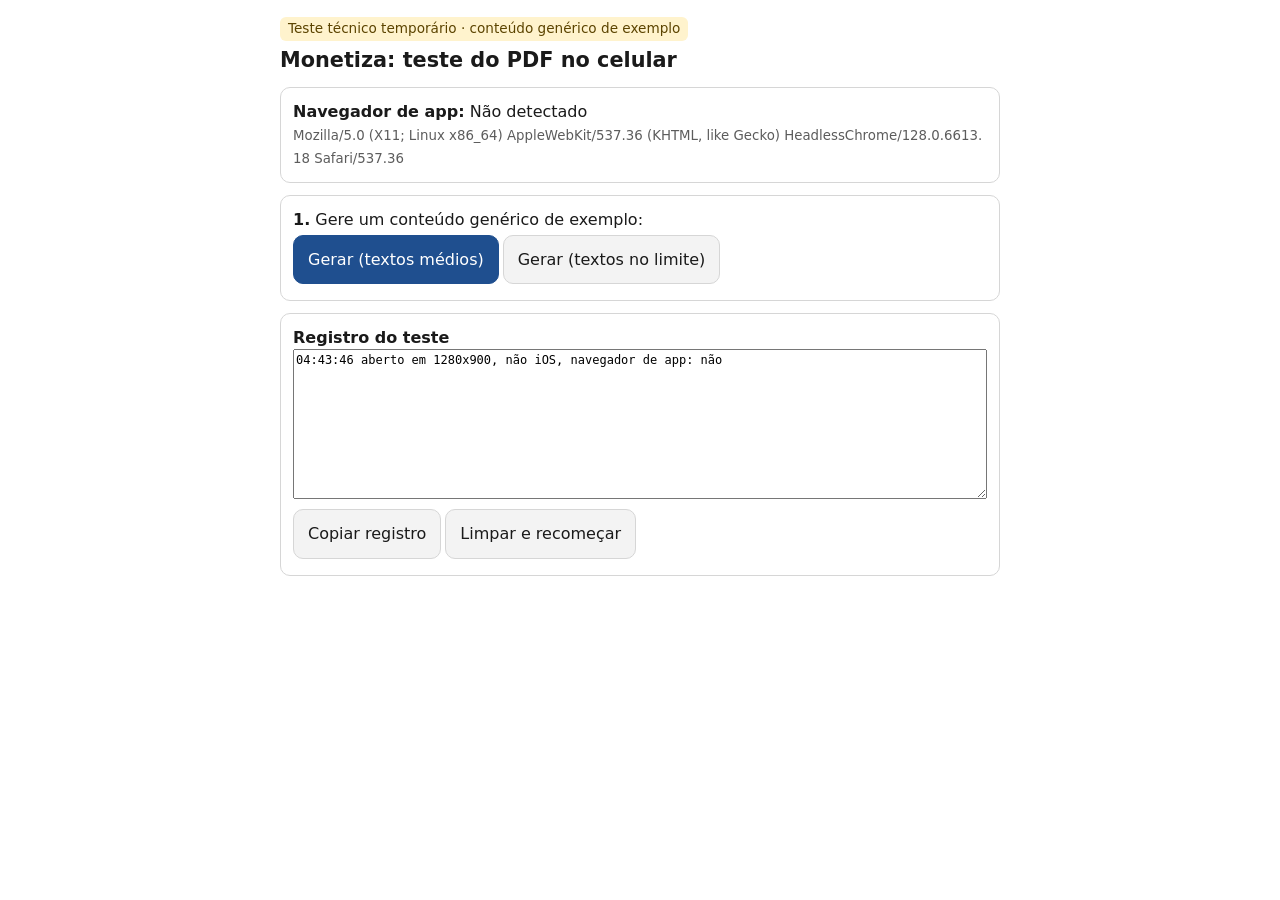
==== index.html @ dddfab5a "Etapa 0: preparação dos testes C e D Co-Authored-By: Claude Opus 5.5 <noreply@anthropic.com> Claude-" ====
<!doctype html>
<html lang="pt-BR"><head>
<meta charset="utf-8"><meta name="viewport" content="width=device-width, initial-scale=1">
<meta name="robots" content="noindex, nofollow">
<title>Teste técnico do PDF</title>
<style>
:root{--ink:#1a1a1a;--muted:#5c5c5c;--line:#d6d6d6;--card:#f3f3f3;--accent:#1f4f8f}
@media (prefers-color-scheme: dark){:root{--ink:#eee;--muted:#aaa;--line:#444;--card:#262626;--accent:#7fb0ff}}
body{margin:0;font:16px/1.45 system-ui,-apple-system,Segoe UI,Roboto,sans-serif;color:var(--ink);background:Canvas}
main{max-width:720px;margin:0 auto;padding:16px}
h1{font-size:1.3rem;margin:.2em 0}h3{margin:1.2em 0 .4em;font-size:1rem}
.tag{display:inline-block;background:#fff3cd;color:#5c4400;padding:2px 8px;border-radius:6px;font-size:.85rem}
button{font:inherit;padding:12px 14px;border-radius:10px;border:1px solid var(--line);background:var(--card);color:var(--ink);margin:4px 4px 4px 0;min-height:44px}
button.primary{background:var(--accent);color:#fff;border-color:var(--accent)}
.card{background:var(--card);border-radius:10px;padding:10px 12px;margin:6px 0;font-size:.95rem}
.ok{color:#1d7a3a;font-weight:600}.box{border:1px solid var(--line);border-radius:10px;padding:12px;margin:12px 0}
#aviso{background:#ffe8e8;color:#6b0000;border-radius:10px;padding:12px}
textarea{width:100%;box-sizing:border-box;height:150px;font:12px/1.4 ui-monospace,monospace}
small{color:var(--muted);word-break:break-all}
</style></head>
<body><main>
<span class="tag">Teste técnico temporário · conteúdo genérico de exemplo</span>
<h1>Monetiza: teste do PDF no celular</h1>
<div class="box"><b>Navegador de app:</b> <span id="app"></span><br><small id="ua"></small></div>
<div id="aviso" hidden><b>Você está no navegador interno de um app.</b> Teste os três botões abaixo. Se nenhum funcionar, toque em ⋯ e escolha "Abrir no navegador".</div>
<div class="box"><b>1.</b> Gere um conteúdo genérico de exemplo:<br>
<button id="b-base" class="primary">Gerar (textos médios)</button><button id="b-max">Gerar (textos no limite)</button></div>
<div id="acoes" class="box" hidden><b>2.</b> Recarregue a página e veja se o resultado continua aqui.<br><b>3.</b> Teste o PDF:<br>
<button id="b-down" class="primary">Baixar meu relatório</button><button id="b-tab">Abrir PDF em nova aba</button><button id="b-share">Compartilhar PDF</button></div>
<div id="resultado"></div>
<div class="box"><b>Registro do teste</b><textarea id="log" readonly></textarea>
<button id="b-copy">Copiar registro</button><button id="b-clear">Limpar e recomeçar</button></div>
</main><script type="module" src="./app.js"></script></body></html>
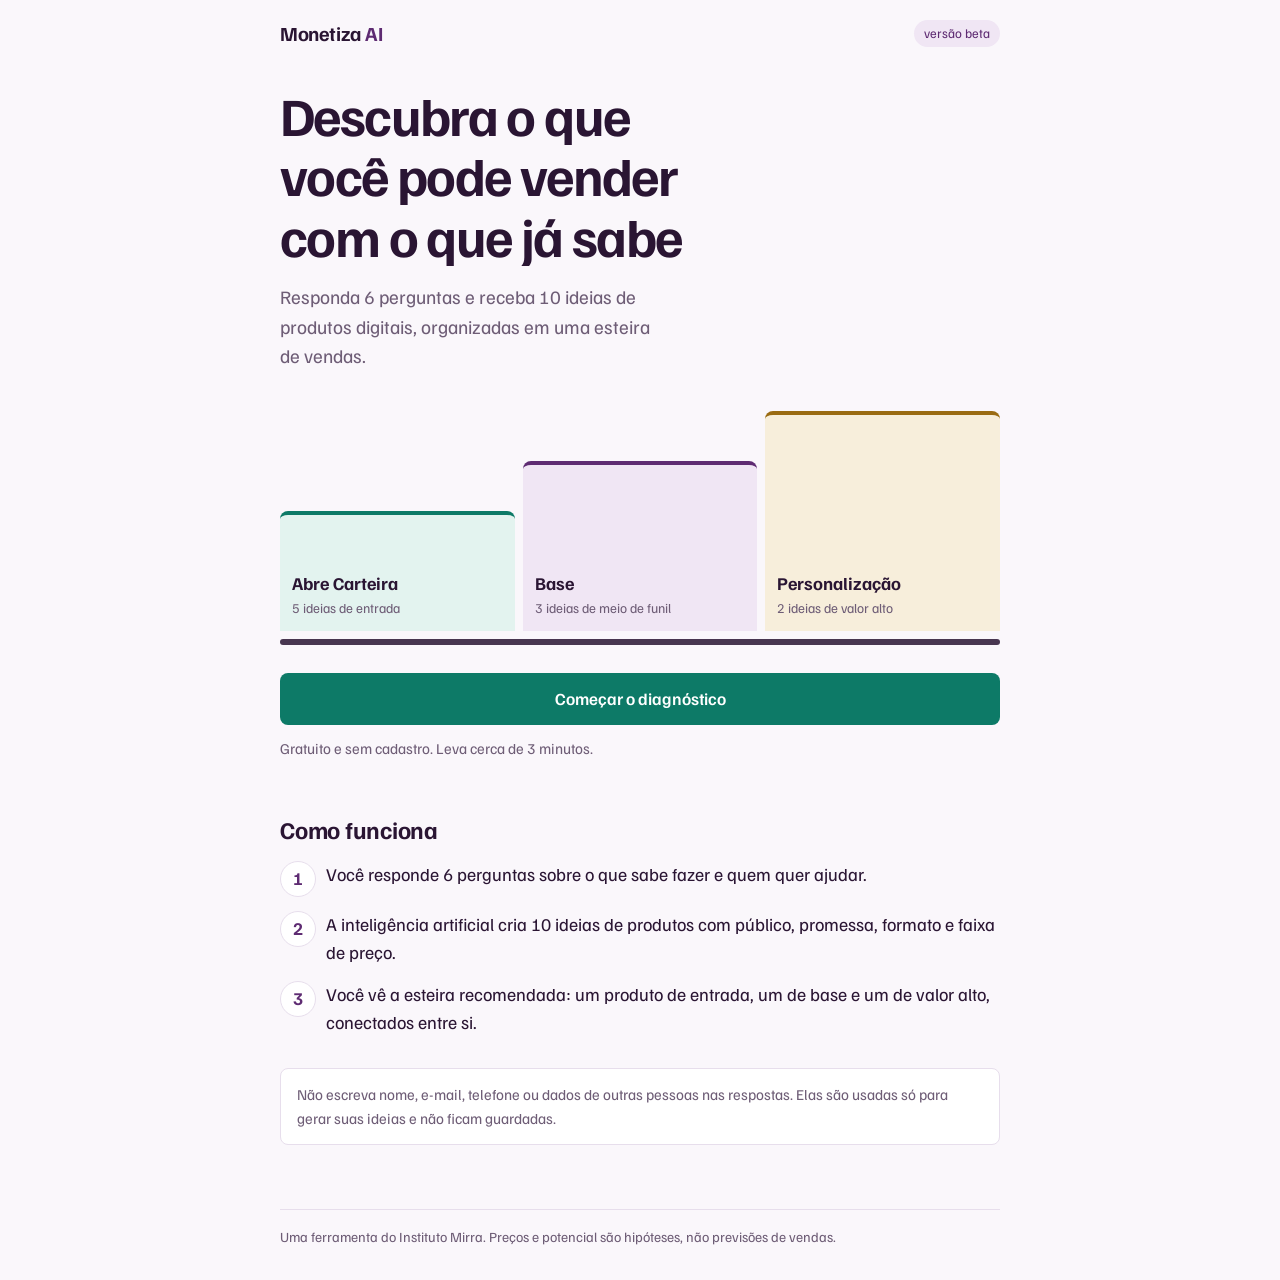
==== commit 3e5ba087: "Beta do Monetiza AI: início, 6 perguntas e resultado na tela Co-Authored-By: Claude Opus 5.5 <norepl" ====
--- a/index.html
+++ b/index.html
@@ -1,33 +1,27 @@
 <!doctype html>
-<html lang="pt-BR"><head>
-<meta charset="utf-8"><meta name="viewport" content="width=device-width, initial-scale=1">
+<html lang="pt-BR">
+<head>
+<meta charset="utf-8">
+<meta name="viewport" content="width=device-width, initial-scale=1, viewport-fit=cover">
 <meta name="robots" content="noindex, nofollow">
-<title>Teste técnico do PDF</title>
-<style>
-:root{--ink:#1a1a1a;--muted:#5c5c5c;--line:#d6d6d6;--card:#f3f3f3;--accent:#1f4f8f}
-@media (prefers-color-scheme: dark){:root{--ink:#eee;--muted:#aaa;--line:#444;--card:#262626;--accent:#7fb0ff}}
-body{margin:0;font:16px/1.45 system-ui,-apple-system,Segoe UI,Roboto,sans-serif;color:var(--ink);background:Canvas}
-main{max-width:720px;margin:0 auto;padding:16px}
-h1{font-size:1.3rem;margin:.2em 0}h3{margin:1.2em 0 .4em;font-size:1rem}
-.tag{display:inline-block;background:#fff3cd;color:#5c4400;padding:2px 8px;border-radius:6px;font-size:.85rem}
-button{font:inherit;padding:12px 14px;border-radius:10px;border:1px solid var(--line);background:var(--card);color:var(--ink);margin:4px 4px 4px 0;min-height:44px}
-button.primary{background:var(--accent);color:#fff;border-color:var(--accent)}
-.card{background:var(--card);border-radius:10px;padding:10px 12px;margin:6px 0;font-size:.95rem}
-.ok{color:#1d7a3a;font-weight:600}.box{border:1px solid var(--line);border-radius:10px;padding:12px;margin:12px 0}
-#aviso{background:#ffe8e8;color:#6b0000;border-radius:10px;padding:12px}
-textarea{width:100%;box-sizing:border-box;height:150px;font:12px/1.4 ui-monospace,monospace}
-small{color:var(--muted);word-break:break-all}
-</style></head>
-<body><main>
-<span class="tag">Teste técnico temporário · conteúdo genérico de exemplo</span>
-<h1>Monetiza: teste do PDF no celular</h1>
-<div class="box"><b>Navegador de app:</b> <span id="app"></span><br><small id="ua"></small></div>
-<div id="aviso" hidden><b>Você está no navegador interno de um app.</b> Teste os três botões abaixo. Se nenhum funcionar, toque em ⋯ e escolha "Abrir no navegador".</div>
-<div class="box"><b>1.</b> Gere um conteúdo genérico de exemplo:<br>
-<button id="b-base" class="primary">Gerar (textos médios)</button><button id="b-max">Gerar (textos no limite)</button></div>
-<div id="acoes" class="box" hidden><b>2.</b> Recarregue a página e veja se o resultado continua aqui.<br><b>3.</b> Teste o PDF:<br>
-<button id="b-down" class="primary">Baixar meu relatório</button><button id="b-tab">Abrir PDF em nova aba</button><button id="b-share">Compartilhar PDF</button></div>
-<div id="resultado"></div>
-<div class="box"><b>Registro do teste</b><textarea id="log" readonly></textarea>
-<button id="b-copy">Copiar registro</button><button id="b-clear">Limpar e recomeçar</button></div>
-</main><script type="module" src="./app.js"></script></body></html>
+<meta name="theme-color" content="#FAF7FB">
+<title>Monetiza AI · Instituto Mirra</title>
+<meta name="description" content="Responda 6 perguntas e receba 10 ideias de produtos digitais organizadas em uma esteira.">
+<link rel="preconnect" href="https://fonts.googleapis.com">
+<link rel="preconnect" href="https://fonts.gstatic.com" crossorigin>
+<link href="https://fonts.googleapis.com/css2?family=Familjen+Grotesk:wght@400;500;600;700&display=swap" rel="stylesheet">
+<link rel="stylesheet" href="styles.css">
+</head>
+<body>
+<header class="top">
+  <a class="brand" href="./" id="brand">Monetiza <span>AI</span></a>
+  <span class="beta">versão beta</span>
+</header>
+<main id="app" tabindex="-1"></main>
+<footer class="foot">
+  <p>Uma ferramenta do Instituto Mirra. Preços e potencial são hipóteses, não previsões de vendas.</p>
+</footer>
+<noscript><p class="wrap">Ative o JavaScript para usar o Monetiza AI.</p></noscript>
+<script type="module" src="app.js"></script>
+</body>
+</html>
--- a/styles.css
+++ b/styles.css
@@ -0,0 +1,172 @@
+/* Monetiza AI · beta. Cores e fonte PROVISÓRIAS: troque só os tokens abaixo quando a identidade visual for aprovada. */
+:root {
+  --bg: #FAF7FB;          /* fundo lilás quase branco */
+  --surface: #FFFFFF;
+  --ink: #2A1533;         /* texto: ameixa profundo */
+  --muted: #6E5D76;
+  --line: #E7DEEC;
+  --plum: #5E2B72;        /* marca / Base */
+  --jade: #0D7A67;        /* Abre Carteira / ações */
+  --jade-soft: #E3F3EF;
+  --plum-soft: #F0E6F4;
+  --gold: #9A6B12;        /* Personalização */
+  --gold-soft: #F7EEDB;
+  --danger: #A1322B;
+  --font: "Familjen Grotesk", ui-sans-serif, system-ui, -apple-system, "Segoe UI", Roboto, sans-serif;
+  --r-sm: 8px; --r-md: 14px;
+  color-scheme: light;
+}
+* { box-sizing: border-box; }
+html { -webkit-text-size-adjust: 100%; }
+body { margin: 0; background: var(--bg); color: var(--ink); font-family: var(--font); font-size: 17px; line-height: 1.55; }
+h1, h2, h3 { line-height: 1.12; margin: 0; letter-spacing: -0.01em; }
+p { margin: 0; }
+button, input, textarea { font: inherit; color: inherit; }
+:focus-visible { outline: 3px solid var(--jade); outline-offset: 2px; border-radius: 4px; }
+.wrap, main > * { width: min(100% - 32px, 720px); margin-inline: auto; }
+
+/* topo e rodapé */
+.top { display: flex; align-items: center; justify-content: space-between; width: min(100% - 32px, 720px); margin: 0 auto; padding: 18px 0 8px; }
+.brand { font-weight: 700; font-size: 20px; color: var(--ink); text-decoration: none; letter-spacing: -0.02em; }
+.brand span { color: var(--plum); }
+.beta { font-size: 13px; color: var(--plum); background: var(--plum-soft); padding: 3px 10px; border-radius: 99px; }
+.foot { width: min(100% - 32px, 720px); margin: 56px auto 32px; padding-top: 16px; border-top: 1px solid var(--line); font-size: 14px; color: var(--muted); }
+main { outline: none; padding-bottom: 8px; }
+
+/* botões */
+.btn { display: inline-flex; align-items: center; justify-content: center; gap: 8px; min-height: 52px; padding: 0 24px; border: 0; border-radius: var(--r-sm);
+  background: var(--jade); color: #fff; font-weight: 600; font-size: 17px; cursor: pointer; text-decoration: none; }
+.btn:hover { background: #0A6656; }
+.btn[disabled] { background: #9FBDB6; cursor: not-allowed; }
+.btn.ghost { background: transparent; color: var(--ink); border: 1.5px solid var(--line); }
+.btn.ghost:hover { border-color: var(--muted); }
+.btn.block { width: 100%; }
+.link { background: none; border: 0; padding: 8px 0; color: var(--plum); font-weight: 600; text-decoration: underline; text-underline-offset: 3px; cursor: pointer; }
+
+/* início */
+.hero { padding: 28px 0 8px; }
+.hero h1 { font-size: clamp(34px, 8.6vw, 54px); font-weight: 700; letter-spacing: -0.03em; max-width: 15ch; }
+.hero .lead { margin-top: 16px; font-size: 19px; color: var(--muted); max-width: 34ch; }
+.hero .cta { margin-top: 28px; }
+.hero .meta { margin-top: 12px; font-size: 15px; color: var(--muted); }
+
+/* a escada: o elemento de identidade da página */
+.stairs { display: grid; grid-template-columns: repeat(3, minmax(0, 1fr)); align-items: end; gap: 8px; margin: 40px 0 8px; }
+.step { border-radius: var(--r-sm) var(--r-sm) 0 0; padding: 14px 12px; color: var(--ink); display: flex; flex-direction: column; justify-content: flex-end; }
+.step b { display: block; font-size: clamp(13px, 3.9vw, 16px); line-height: 1.2; hyphens: auto; }
+.step small { hyphens: auto; }
+.step small { display: block; margin-top: 4px; font-size: 13.5px; line-height: 1.35; color: var(--muted); }
+.step.t1 { background: var(--jade-soft); min-height: 120px; border-top: 4px solid var(--jade); }
+.step.t2 { background: var(--plum-soft); min-height: 170px; border-top: 4px solid var(--plum); }
+.step.t3 { background: var(--gold-soft); min-height: 220px; border-top: 4px solid var(--gold); }
+.stairs-base { height: 6px; background: var(--ink); border-radius: 3px; opacity: .85; }
+
+.how { margin-top: 48px; }
+.how h2 { font-size: 24px; }
+.how ol { list-style: none; padding: 0; margin: 18px 0 0; display: grid; gap: 14px; counter-reset: s; }
+.how li { counter-increment: s; display: grid; grid-template-columns: 34px 1fr; gap: 12px; align-items: start; }
+.how li::before { content: counter(s); width: 34px; height: 34px; border-radius: 50%; background: var(--surface); border: 1.5px solid var(--line); display: grid; place-items: center; font-weight: 700; color: var(--plum); }
+.note { margin-top: 32px; padding: 14px 16px; background: var(--surface); border: 1px solid var(--line); border-radius: var(--r-sm); font-size: 15px; color: var(--muted); }
+
+/* questionário */
+.q { padding-top: 12px; }
+.progress { display: grid; grid-template-columns: repeat(6, 1fr); gap: 6px; }
+.progress i { height: 6px; border-radius: 3px; background: var(--line); }
+.progress i.on { background: var(--jade); }
+.q .count { margin-top: 12px; font-size: 14px; color: var(--muted); }
+.q h1 { margin-top: 10px; font-size: clamp(26px, 6.6vw, 36px); font-weight: 700; letter-spacing: -0.02em; }
+.q .help { margin-top: 10px; color: var(--muted); }
+.q .ex { margin-top: 6px; font-size: 15px; color: var(--muted); font-style: italic; }
+.field { margin-top: 20px; }
+textarea, input[type=text] { width: 100%; border: 1.5px solid var(--line); border-radius: var(--r-sm); background: var(--surface); padding: 14px; font-size: 17px; line-height: 1.5; }
+textarea { min-height: 150px; resize: vertical; }
+textarea:focus, input[type=text]:focus { border-color: var(--jade); outline: none; box-shadow: 0 0 0 3px var(--jade-soft); }
+.counter { margin-top: 6px; font-size: 13px; color: var(--muted); text-align: right; }
+.quick { margin-top: 8px; }
+.opts { display: grid; gap: 10px; margin-top: 20px; }
+.opt { display: flex; gap: 12px; align-items: center; min-height: 54px; padding: 12px 14px; border: 1.5px solid var(--line); border-radius: var(--r-sm); background: var(--surface); cursor: pointer; }
+.opt input { width: 20px; height: 20px; accent-color: var(--jade); flex: none; margin: 0; }
+.opt:has(input:checked) { border-color: var(--jade); background: var(--jade-soft); }
+.other { margin-top: 10px; }
+.nav { display: flex; gap: 12px; justify-content: space-between; align-items: center; margin-top: 28px; }
+.nav .btn { flex: 1; max-width: 260px; margin-left: auto; }
+.err { margin-top: 10px; color: var(--danger); font-size: 15px; }
+
+/* espera */
+.wait { padding-top: 36px; }
+.wait h1 { font-size: clamp(26px, 6.6vw, 34px); }
+.wait p.sub { margin-top: 10px; color: var(--muted); }
+.wait .stairs .step { opacity: .25; transition: opacity .6s ease; }
+.wait .stairs .step.lit { opacity: 1; }
+.wait ul { list-style: none; padding: 0; margin: 22px 0 0; display: grid; gap: 8px; }
+.wait li { color: var(--muted); }
+.wait li.done { color: var(--ink); }
+.wait li.done::before { content: "✓ "; color: var(--jade); font-weight: 700; }
+
+/* erro */
+.problem { padding-top: 32px; }
+.problem h1 { font-size: 28px; }
+.problem p { margin-top: 12px; color: var(--muted); }
+.problem .actions { display: grid; gap: 10px; margin-top: 24px; max-width: 360px; }
+
+/* resultado */
+.res { padding-top: 20px; }
+.res h1 { font-size: clamp(32px, 8vw, 46px); font-weight: 700; letter-spacing: -0.03em; }
+.res .summary { margin-top: 14px; font-size: 18px; }
+.res .area { margin-top: 14px; padding: 12px 14px; background: var(--surface); border-left: 4px solid var(--plum); border-radius: 0 var(--r-sm) var(--r-sm) 0; }
+.res .area b { color: var(--plum); }
+.res details.assump { margin-top: 12px; font-size: 15px; color: var(--muted); }
+.res details.assump summary { cursor: pointer; color: var(--plum); font-weight: 600; }
+.res details.assump ul { margin: 8px 0 0; padding-left: 20px; }
+.res section { margin-top: 44px; }
+.res h2 { font-size: 26px; letter-spacing: -0.02em; }
+.res .intro { margin-top: 8px; color: var(--muted); }
+
+.ladder { margin-top: 18px; }
+.ladder .stairs { margin: 0; gap: 6px; }
+.ladder .step { min-height: 0; padding: 12px 10px 14px; }
+.ladder .step.t1 { min-height: 150px; } .ladder .step.t2 { min-height: 200px; } .ladder .step.t3 { min-height: 250px; }
+.ladder .step .tier { font-size: 13px; font-weight: 600; }
+.ladder .step.t1 .tier { color: var(--jade); } .ladder .step.t2 .tier { color: var(--plum); } .ladder .step.t3 .tier { color: var(--gold); }
+.ladder .step b { margin-top: 6px; font-size: 15px; }
+.ladder .step small { font-size: 13px; }
+.ladder .step small { color: var(--ink); font-weight: 600; }
+.ladder .prog { margin-top: 16px; }
+
+.tier-h { display: flex; align-items: baseline; gap: 10px; flex-wrap: wrap; }
+.tier-h .n { font-size: 15px; color: var(--muted); }
+.ideas { display: grid; gap: 14px; margin-top: 16px; }
+.idea { background: var(--surface); border: 1px solid var(--line); border-radius: var(--r-md); padding: 18px; border-top: 4px solid var(--c); }
+.idea.t1 { --c: var(--jade); } .idea.t2 { --c: var(--plum); } .idea.t3 { --c: var(--gold); }
+.idea .head { display: flex; flex-wrap: wrap; justify-content: space-between; gap: 4px 12px; align-items: baseline; }
+.idea h3 { flex: 1 1 14ch; min-width: 0; }
+.idea h3 { font-size: 20px; }
+.idea .price { flex: none; font-weight: 700; color: var(--c); white-space: nowrap; font-size: 16px; }
+.idea .sub { margin-top: 4px; color: var(--muted); }
+.idea .pick { display: inline-block; margin-top: 10px; font-size: 13px; font-weight: 600; color: var(--c); background: color-mix(in srgb, var(--c) 10%, white); padding: 3px 10px; border-radius: 99px; }
+.idea dl { margin: 14px 0 0; display: grid; gap: 10px; }
+.idea dt { font-size: 14px; font-weight: 600; color: var(--muted); }
+.idea dd { margin: 2px 0 0; }
+.again { margin-top: 44px; padding: 20px; background: var(--surface); border: 1px solid var(--line); border-radius: var(--r-md); }
+.again p { color: var(--muted); margin-bottom: 14px; }
+
+/* telas estreitas: a escada vira 3 degraus empilhados; o de entrada embaixo, cada degrau acima mais à direita */
+@media (max-width: 480px) {
+  .ladder .stairs { display: flex; flex-direction: column-reverse; align-items: stretch; gap: 6px; }
+  .ladder .step, .ladder .step.t1, .ladder .step.t2, .ladder .step.t3 { min-height: 0; border-radius: var(--r-sm); padding: 12px 14px; }
+  .ladder .step.t2 { margin-left: 10%; } .ladder .step.t3 { margin-left: 20%; }
+  .ladder .stairs-base { display: none; }
+  .ladder .step b { font-size: 17px; }
+}
+@media (max-width: 420px) {
+  .stairs { display: flex; flex-direction: column-reverse; align-items: stretch; gap: 6px; }
+  .step, .step.t1, .step.t2, .step.t3 { min-height: 0; border-radius: var(--r-sm); padding: 10px 12px; }
+  .step.t2 { margin-left: 10%; } .step.t3 { margin-left: 20%; }
+  .stairs-base { display: none; }
+}
+@media (min-width: 720px) {
+  body { font-size: 18px; }
+  .ideas.cols { grid-template-columns: 1fr 1fr; }
+  .step b { font-size: 18px; }
+}
+@media (prefers-reduced-motion: reduce) { * { transition: none !important; animation: none !important; } }
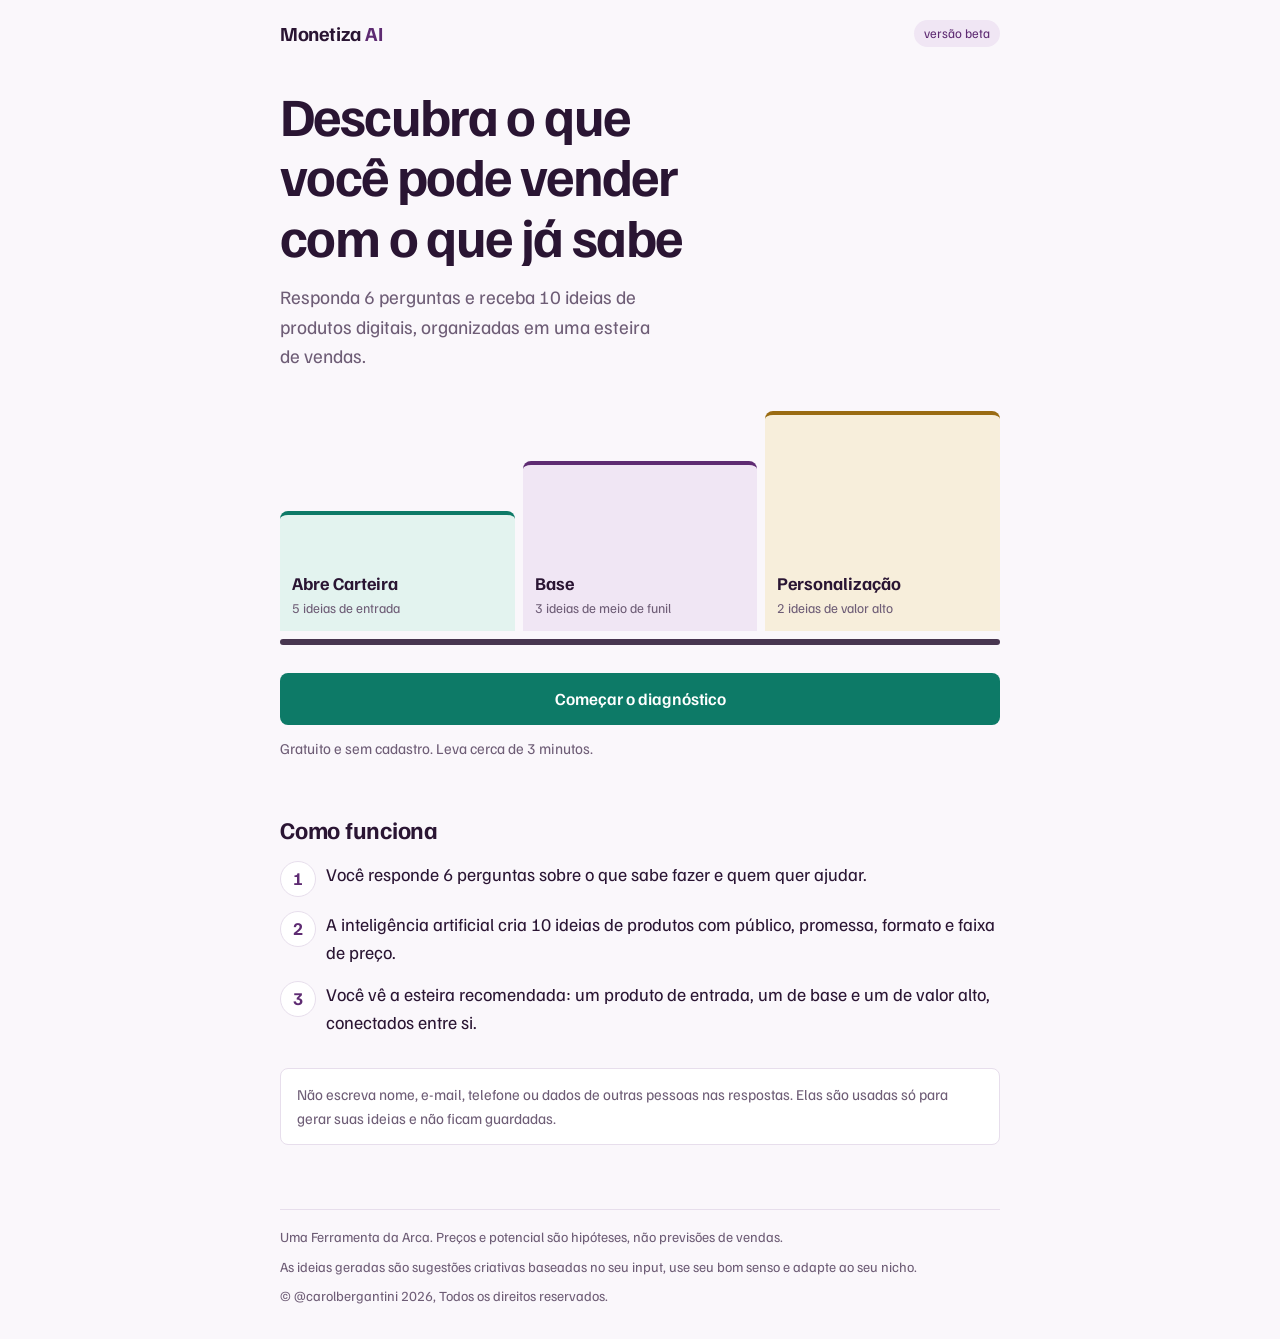
==== commit b9e55f4b: "Novo texto do rodapé Co-Authored-By: Claude Opus 5.5 <noreply@anthropic.com> Claude-Session: https:/" ====
--- a/index.html
+++ b/index.html
@@ -19,7 +19,9 @@
 </header>
 <main id="app" tabindex="-1"></main>
 <footer class="foot">
-  <p>Uma ferramenta do Instituto Mirra. Preços e potencial são hipóteses, não previsões de vendas.</p>
+  <p>Uma Ferramenta da Arca. Preços e potencial são hipóteses, não previsões de vendas.</p>
+  <p>As ideias geradas são sugestões criativas baseadas no seu input, use seu bom senso e adapte ao seu nicho.</p>
+  <p>© @carolbergantini 2026, Todos os direitos reservados.</p>
 </footer>
 <noscript><p class="wrap">Ative o JavaScript para usar o Monetiza AI.</p></noscript>
 <script type="module" src="app.js"></script>
--- a/styles.css
+++ b/styles.css
@@ -31,6 +31,7 @@
 .brand span { color: var(--plum); }
 .beta { font-size: 13px; color: var(--plum); background: var(--plum-soft); padding: 3px 10px; border-radius: 99px; }
 .foot { width: min(100% - 32px, 720px); margin: 56px auto 32px; padding-top: 16px; border-top: 1px solid var(--line); font-size: 14px; color: var(--muted); }
+.foot p + p { margin-top: 8px; }
 main { outline: none; padding-bottom: 8px; }
 
 /* botões */
@@ -87,6 +88,7 @@
 .opt { display: flex; gap: 12px; align-items: center; min-height: 54px; padding: 12px 14px; border: 1.5px solid var(--line); border-radius: var(--r-sm); background: var(--surface); cursor: pointer; }
 .opt input { width: 20px; height: 20px; accent-color: var(--jade); flex: none; margin: 0; }
 .opt:has(input:checked) { border-color: var(--jade); background: var(--jade-soft); }
+.opt.off { opacity: .45; cursor: not-allowed; }
 .other { margin-top: 10px; }
 .nav { display: flex; gap: 12px; justify-content: space-between; align-items: center; margin-top: 28px; }
 .nav .btn { flex: 1; max-width: 260px; margin-left: auto; }
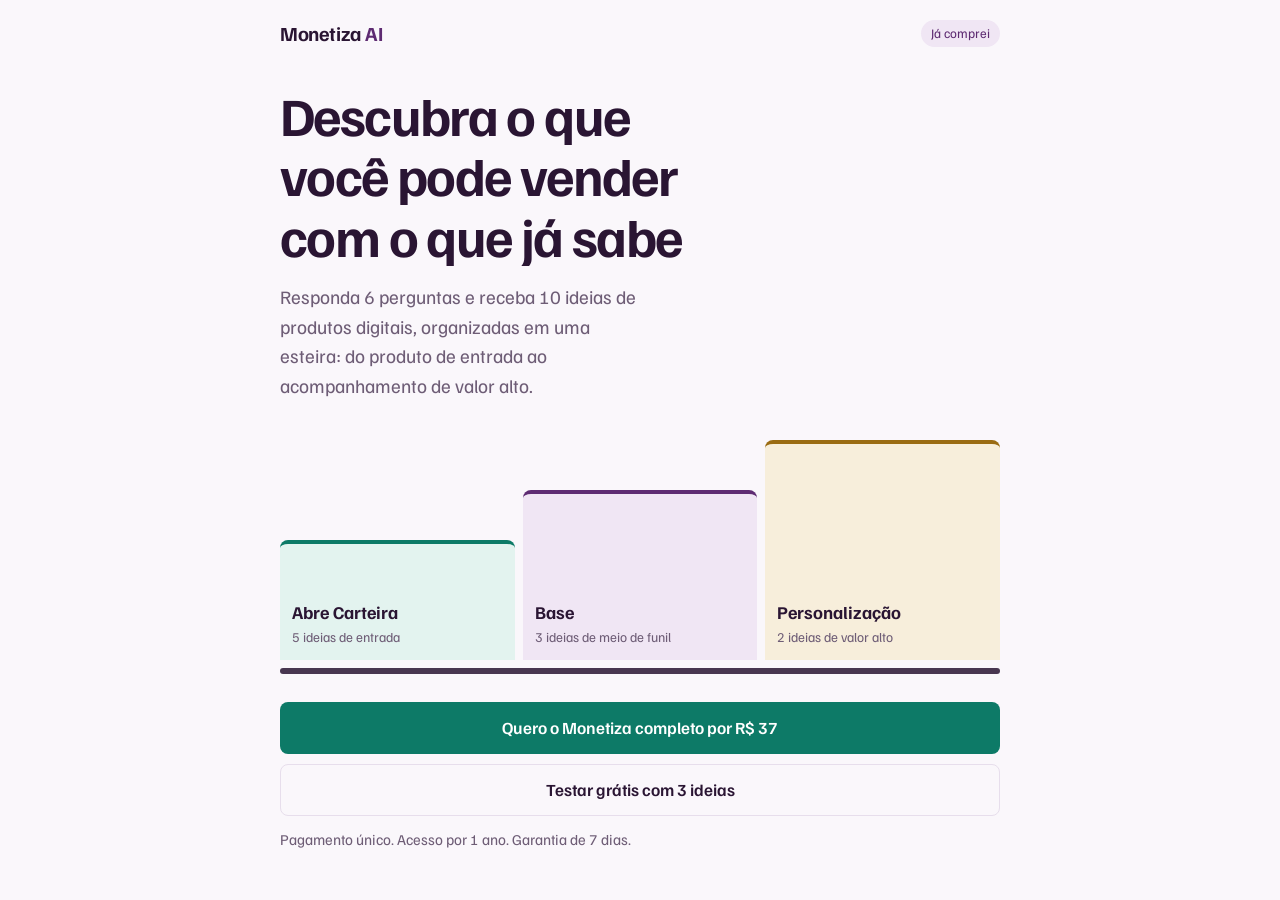
==== commit 71ad4763: "Site de carolbergantini.com: venda e amostra (/monetiza), app (/appmonetiza), admin, termos e privac" ====
--- a/index.html
+++ b/index.html
@@ -1,29 +1 @@
-<!doctype html>
-<html lang="pt-BR">
-<head>
-<meta charset="utf-8">
-<meta name="viewport" content="width=device-width, initial-scale=1, viewport-fit=cover">
-<meta name="robots" content="noindex, nofollow">
-<meta name="theme-color" content="#FAF7FB">
-<title>Monetiza AI · Instituto Mirra</title>
-<meta name="description" content="Responda 6 perguntas e receba 10 ideias de produtos digitais organizadas em uma esteira.">
-<link rel="preconnect" href="https://fonts.googleapis.com">
-<link rel="preconnect" href="https://fonts.gstatic.com" crossorigin>
-<link href="https://fonts.googleapis.com/css2?family=Familjen+Grotesk:wght@400;500;600;700&display=swap" rel="stylesheet">
-<link rel="stylesheet" href="styles.css">
-</head>
-<body>
-<header class="top">
-  <a class="brand" href="./" id="brand">Monetiza <span>AI</span></a>
-  <span class="beta">versão beta</span>
-</header>
-<main id="app" tabindex="-1"></main>
-<footer class="foot">
-  <p>Uma Ferramenta da Arca. Preços e potencial são hipóteses, não previsões de vendas.</p>
-  <p>As ideias geradas são sugestões criativas baseadas no seu input, use seu bom senso e adapte ao seu nicho.</p>
-  <p>© @carolbergantini 2026, Todos os direitos reservados.</p>
-</footer>
-<noscript><p class="wrap">Ative o JavaScript para usar o Monetiza AI.</p></noscript>
-<script type="module" src="app.js"></script>
-</body>
-</html>
+<!doctype html><meta charset="utf-8"><title>Carol Bergantini</title><meta http-equiv="refresh" content="0; url=/monetiza/"><link rel="canonical" href="https://carolbergantini.com/monetiza/"><a href="/monetiza/">Monetiza AI</a>
